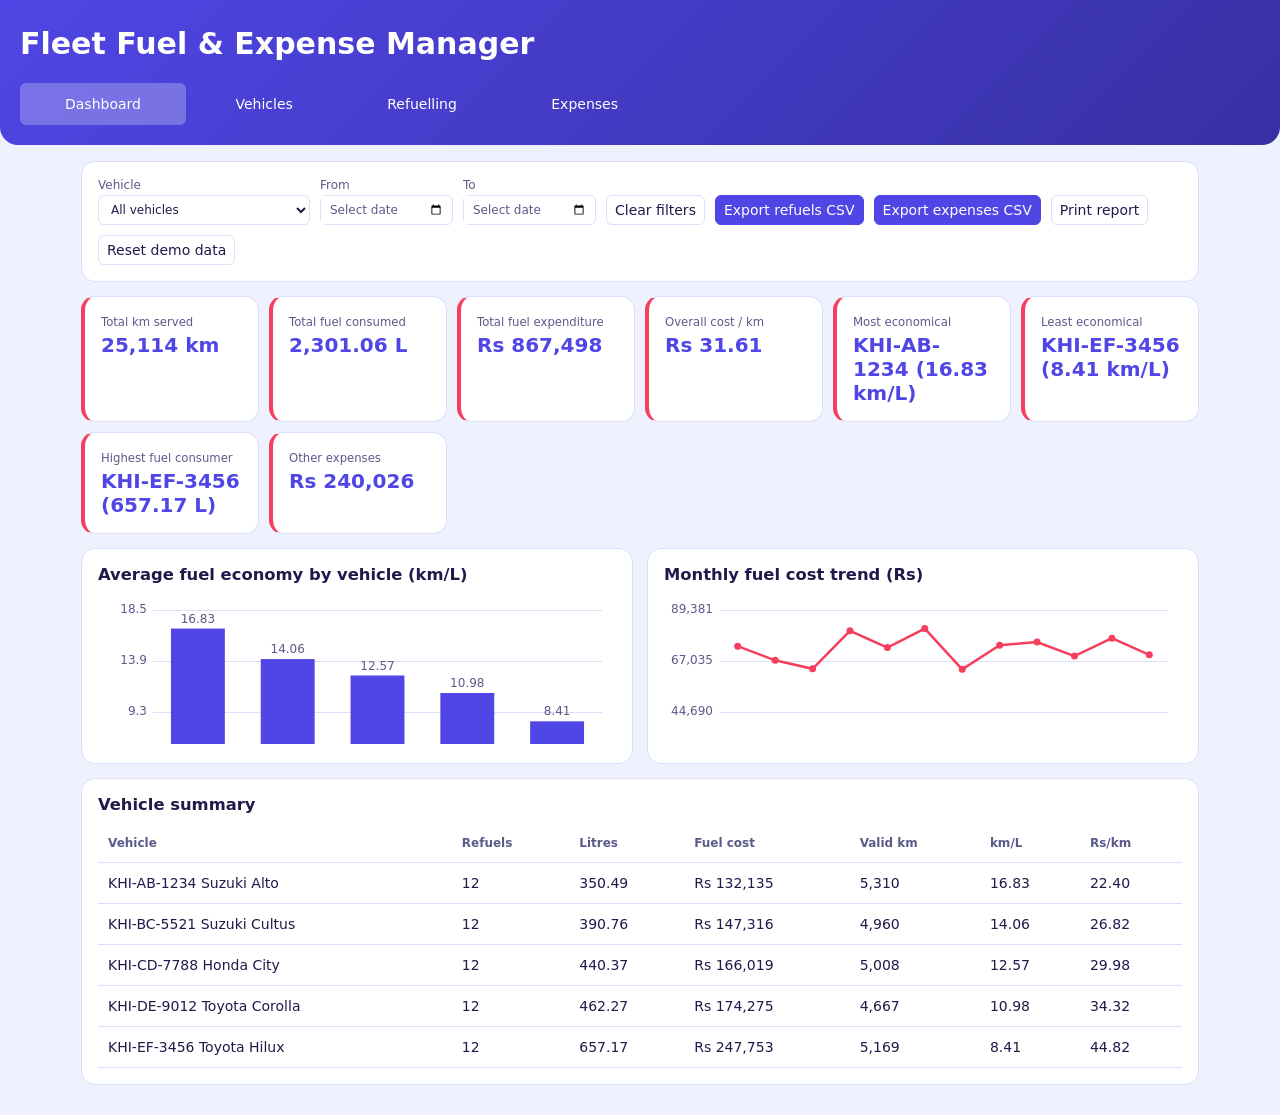
==== index.html @ 6380ef40 "Add files via upload" ====
<!DOCTYPE html>
<html lang="en">
<head>
    <meta charset="UTF-8">
    <meta name="viewport" content="width=device-width, initial-scale=1.0">
    <title>Document</title>
    <link rel="stylesheet" href="fleet_fuel_manager.css">
    <style>
    :root {
  --page-bg: #eef2ff;
  --card-bg: #ffffff;
  --text: #1e1b4b;
  --text-light: #5b5a8a;
  --border: #dcdff7;
  --main: #4f46e5;
  --main-dark: #3730a3;
  --accent: #f43f5e;
  --danger: #e11d48; 
}
* {
  box-sizing: border-box;
}
body {
  margin: 0;
  font-family: system-ui, sans-serif;
  font-size: 14px;
  background: var(--page-bg);
  color: var(--text);
}
/* header */
header {
  background: linear-gradient(135deg, var(--main), var(--main-dark));
  color: white;
  padding: 26px 20px 20px 20px;
  border-radius: 0 0 18px 18px;
}
header h1 {
  margin: 0 0 22px 0;
  font-size: 30px;
  font-weight: 800;
}
nav button {
  background: transparent;
  border: 0;
  color: white;
  padding: 13px 45px;
  font-size: 14px;
  border-radius: 6px;
  cursor: pointer;
}
/* The tab that is currently open */
nav button.active {
  background: rgba(255, 255, 255, 0.25);
}
main {
  max-width: 1150px;
  margin: auto;
  padding: 16px;
}
/*  boxes  */
.card {
  background: var(--card-bg);
  border: 1px solid var(--border);
  border-radius: 14px;
  padding: 16px;
  margin-bottom: 14px;
}
.card h3 {
  margin: 0 0 10px 0;
}
/*  Forms and filter bar */
.row {
  display: flex;
  flex-wrap: wrap;
  gap: 10px;
  align-items: flex-end;
}
.row label {
  display: flex;
  flex-direction: column;
  gap: 3px;
  font-size: 12px;
  color: var(--text-light);
}
input,select,button {
  font: inherit;
  padding: 6px 8px;
  border: 1px solid var(--border);
  border-radius: 6px;
  background: var(--card-bg);
  color: var(--text);
}
button {
  cursor: pointer;
}
/* Coloured (main) buttons */
button.main-btn {
  background: var(--main);
  border-color: var(--main);
  color: white;
}
/* ----- 8 boxes ----- */
.kpi-grid {
  display: grid;
  grid-template-columns: repeat(auto-fit, minmax(170px, 1fr));
  gap: 10px;
  margin-bottom: 14px;
}
.kpi {
  background: var(--card-bg);
  border: 1px solid var(--border);
  border-left: 4px solid var(--accent);
  border-radius: 14px;
  padding: 16px;
}
.kpi small {
  color: var(--text-light);
}
.kpi b {
  display: block;
  margin-top: 4px;
  font-size: 20px;
  color: var(--main);
}
/* -----  charts  ----- */
.chart-grid {
  display: grid;
  grid-template-columns: 1fr 1fr;
  gap: 14px;
}
@media (max-width: 800px) {
  .chart-grid {
    grid-template-columns: 1fr;
  }
}
/* ----- Tables ----- */
.table-wrap {
  overflow-x: auto;
}
table {
  width: 100%;
  border-collapse: collapse;
}
th,td {
  padding: 12px 10px;
  border-bottom: 1px solid var(--border);
  text-align: left;
  white-space: nowrap;
}
th {
  font-size: 12px;
  color: var(--text-light);
}
/* ----- Show only one screen at a time ----- */
.screen {
  display: none;
}
.screen.active {
  display: block;
}
.light-text {
  color: var(--text-light);
}
.bad {
  color: var(--danger);
}
/* Dummy placeholder  */
.date-wrap {
  position: relative;
  display: block;
}
.date-wrap.empty::after {
  content: attr(data-placeholder);
  position: absolute;
  top: 1px;
  bottom: 1px;
  left: 1px;
  right: 34px;
  display: flex;
  align-items: center;
  padding-left: 9px;
  background: var(--card-bg);
  color: var(--text-light);
  pointer-events: none;
}
    </style>
</head>
<body>
 <header>
    <h1>Fleet Fuel &amp; Expense Manager</h1>
           <!-- Menu -->
      <nav>
      <button data-tab="dashboard" class="active">Dashboard</button>
      <button data-tab="vehicles">Vehicles</button>
      <button data-tab="refuelling">Refuelling</button>
      <button data-tab="expenses">Expenses</button></nav></header>
      <main>
    <!-- Filter bar  -->
    <div class="card row">
      <label> Vehicle<select id="filterVehicle"></select> </label>
      <label> From<span class="date-wrap" data-placeholder="Select date">
          <input type="date" id="filterFrom"></span> </label>
      <label> To<span class="date-wrap" data-placeholder="Select date">
          <input type="date" id="filterTo"> </span></label>
      <button id="clearFilters">Clear filters</button>
      <button id="exportRefuels" class="main-btn">Export refuels CSV</button>
      <button id="exportExpenses" class="main-btn">Export expenses CSV</button>
      <button id="printBtn">Print report</button>
      <button id="resetDemo">Reset demo data</button></div>

                       <!--  DASHBOARD  -->
     <section class="screen active" id="dashboard">
      <!-- The 8 boxes are filled by using JavaScript -->
      <div class="kpi-grid" id="kpiBox"></div>
      <div class="chart-grid">
        <div class="card">
          <h3>Average fuel economy by vehicle (km/L)</h3>
          <canvas id="chartEconomy"></canvas> </div>
        <div class="card"><h3>Monthly fuel cost trend (Rs)</h3>
          <canvas id="chartTrend"></canvas> </div></div>
      <div class="card"> <h3>Vehicle summary</h3>
        <div class="table-wrap" id="summaryTable"></div></div></section>

                       <!-- FORM FOR MAINTENANCE-->
    <section class="screen" id="vehicles">
      <div class="card">
        <h3 id="vehicleTitle">Add vehicle</h3>
        <form id="vehicleForm" class="row">
          <input type="hidden" id="vehicleId">
          <label> Registration / ID<input id="vehicleReg" required></label>
          <label> Make / model<input id="vehicleModel" required></label>
          <label> Type<select id="vehicleType">
              <option>Hatchback</option>
              <option>Sedan</option>
              <option>SUV</option>
              <option>Pickup</option>
              <option>Van</option>
              <option>Truck</option>
              <option>Motorcycle</option></select></label>
          <label> Fuel<select id="vehicleFuel">
              <option>Petrol</option>
              <option>Diesel</option>
              <option>CNG</option>
              <option>Hybrid</option> </select></label>
          <label> Notes (optional) <input id="vehicleNotes"> </label>
          <button class="main-btn">Save vehicle</button>
          <button type="button" id="vehicleCancel">Cancel</button></form></div>
      <div class="card table-wrap" id="vehicleList"></div> </section>

                             <!-- REFUELLING PAGE -->
    <section class="screen" id="refuelling">
      <div class="card">
        <h3>Record refuelling</h3>
        <form id="refuelForm" class="row">
          <label> Vehicle <select id="refuelVehicle" required></select></label>
          <label> Date &amp; time <span class="date-wrap" data-placeholder="Select date and time">
            <input type="datetime-local" id="refuelDate" required></span></label>
          <label> Odometer (km)<input type="number" id="refuelOdo" min="0" step="1" required></label>
          <label> Litres<input type="number" id="refuelLitres" min="0" step="0.01" required></label>
          <label> Price / litre (Rs)<input type="number" id="refuelPrice" value="377" min="0" step="0.01" required></label>
          <label> Receipt total (Rs) <input type="number" id="refuelTotal" min="0" step="1"></label>
          <label> Full tank?<select id="refuelFull">
              <option value="yes">Yes</option>
              <option value="no">No (partial)</option> </select></label>
          <button class="main-btn">Add record</button>
          <span id="refuelCalc" class="light-text"></span> </form> </div>
      <div class="card table-wrap" id="refuelList"></div></section>
                 <!-- FORM FOR MAINTENANCE-->
      <section class="screen" id="expenses">
      <div class="card">
        <h3>Add Maintenance / Expense</h3>
        <form id="expenseForm" class="row">
          <label> Vehicle <select id="expenseVehicle" required></select></label>
          <label> Date <span class="date-wrap" data-placeholder="Select date">
              <input type="date" id="expenseDate" required>
            </span></label>
          <label> Category <select id="expenseCategory">
              <option>Maintenance</option>
              <option>Tyres</option>
              <option>Insurance</option>
              <option>Tolls / parking</option>
              <option>Repairs</option>
              <option>Other</option>
            </select></label>
          <label> Amount (Rs) <input type="number" id="expenseAmount" min="1" required></label>
          <label> Notes
            <input id="expenseNotes"> </label>
          <button class="main-btn">Add expense</button>
        </form></div>
      <div class="card table-wrap" id="expenseList"></div>
    </section>
  </main>
    <script>
        /* All data is in "data" (data.vehicles, data.refuels, data.expenses). update() saves it, renderAll() redraws. "x => x.id === id" = function (x) { return x.id === id; } */
    /* ---------- 1. SETTINGS AND HELPERS ---------- */
    const STORAGE_KEY = 'fleetFuelSimple1';
    const PRICE = 377;                 // default fuel price, Rs per litre
    let randomSeed = 7;                // makes the same demo numbers every time
    let data = loadData();
    function byId(id) { return document.getElementById(id); }
    function num(n, d = 0) { return Number(n).toLocaleString('en-PK', { minimumFractionDigits: d, maximumFractionDigits: d }); }
    function safe(text) { return String(text).replace(/&/g, '&amp;').replace(/</g, '&lt;').replace(/"/g, '&quot;'); }
    function getVehicle(id) { return data.vehicles.find(v => v.id === id) || { reg: '?', model: '' }; }
    function sumOf(list, field) { return list.reduce((total, item) => total + item[field], 0); }   // adds one field of a list
    function table(headings, rows) {   // builds an HTML table from a list of rows
      return '<table><tr><th>' + headings.join('</th><th>') + '</th></tr>' + rows.map(r => '<tr><td>' + r.join('</td><td>') + '</td></tr>').join('') + '</table>';
    }
    function update() {                // save in the browser, then draw everything again
      try { localStorage.setItem(STORAGE_KEY, JSON.stringify(data)); } catch (error) { }
      renderAll();
    }
    /* ---------- 2. LOAD AND DEMO DATA ---------- */
    function loadData() { try { return JSON.parse(localStorage.getItem(STORAGE_KEY)) || demoData(); } catch (error) { return demoData(); } }
    function random() {                // gives the same "random" numbers in the same order
      randomSeed = (randomSeed * 16807) % 2147483647; return randomSeed / 2147483647;
    }
    function demoData() {              // 5 vehicles, 12 refuelling records each, 2 expenses each
      const demo = { vehicles: [], refuels: [], expenses: [] };
      const cars = [                   // registration, model, type, fuel, km per litre, start odometer
        ['KHI-AB-1234', 'Suzuki Alto', 'Hatchback', 'Petrol', 17, 18000],
        ['KHI-BC-5521', 'Suzuki Cultus', 'Hatchback', 'Petrol', 14, 32000],
        ['KHI-CD-7788', 'Honda City', 'Sedan', 'Petrol', 12.5, 41000],
        ['KHI-DE-9012', 'Toyota Corolla', 'Sedan', 'Petrol', 11, 56000],
        ['KHI-EF-3456', 'Toyota Hilux', 'Pickup', 'Diesel', 8.5, 74000]
      ];
      cars.forEach((car, i) => {
        const id = 'v' + (i + 1);
        let odometer = car[5];
        const date = new Date(2025, 10, 3 + i * 2, 12);              // first fill: November 2025
        demo.vehicles.push({ id: id, reg: car[0], model: car[1], type: car[2], fuel: car[3], notes: '', active: true });
        for (let k = 0; k < 12; k++) {
          const km = (k === 0) ? 0 : Math.round(330 + random() * 260);
          const litres = Number(((k === 0) ? 35 + random() * 10 : km / car[4] * (0.93 + random() * 0.14)).toFixed(2));
          odometer += km;
          demo.refuels.push({ id: id + 'r' + k, vehicleId: id, dateTime: date.toISOString().slice(0, 10) + 'T09:30', odometer: odometer,
                              litres: litres, price: PRICE, total: Math.round(litres * PRICE), fullTank: true });
          date.setDate(date.getDate() + 27 + Math.floor(random() * 8));   // next fill after 27-34 days
        }
        demo.expenses.push({ id: id + 'e1', vehicleId: id, date: '2026-03-15', category: 'Maintenance', amount: Math.round(6000 + random() * 9000), notes: 'Oil change & service' });
        demo.expenses.push({ id: id + 'e2', vehicleId: id, date: '2026-07-10', category: 'Tyres', amount: Math.round(18000 + random() * 30000), notes: 'Tyre replacement' });
      });
      return demo;
    }
    /* ---------- 3. CALCULATIONS (raw records -> useful information) ----------
       Fuel economy = "full tank to full tank" method: km since the last FULL tank / litres bought since then.
       The first record of a vehicle has no earlier odometer, so its distance and km/L stay empty (N/A). */
    function calculateRefuels() {
      const result = [];
      data.vehicles.forEach(vehicle => {
        const records = data.refuels.filter(r => r.vehicleId === vehicle.id);
        records.sort((a, b) => a.dateTime.localeCompare(b.dateTime) || a.odometer - b.odometer);   // oldest first
        let previous = null, lastFull = null;      // the record before this one, odometer at the last full tank
        let litresSince = 0, costSince = 0;        // litres bought and money spent since the last full tank
        records.forEach(record => {
          const row = Object.assign({}, record, { distance: null, tripKm: null, tripLitres: null, economy: null, costPerKm: null });
          if (previous) row.distance = record.odometer - previous.odometer;
          if (lastFull !== null) litresSince += record.litres;
          if (lastFull !== null) costSince += record.total;
          if (record.fullTank) {
            if (lastFull !== null && record.odometer > lastFull) {
              row.tripKm = record.odometer - lastFull;
              row.tripLitres = litresSince;
              row.economy = row.tripKm / litresSince;
              row.costPerKm = costSince / row.tripKm;
            }
            lastFull = record.odometer;            // start counting again from this full tank
            litresSince = 0;
            costSince = 0;
          }
          previous = record;
          result.push(row);
        });
      });
      return result;
    }
    function passesFilter(item) {      // true if a record should be shown with the current filters
      const day = (item.dateTime || item.date).slice(0, 10);
      if (byId('filterVehicle').value && item.vehicleId !== byId('filterVehicle').value) return false;
      if (byId('filterFrom').value && day < byId('filterFrom').value) return false;
      if (byId('filterTo').value && day > byId('filterTo').value) return false;
      return true;
    }
    /* ---------- 4. DRAWING THE SCREENS ---------- */
    function renderAll() {
      const active = data.vehicles.filter(v => v.active);
      [['filterVehicle', data.vehicles, '<option value="">All vehicles</option>'], ['refuelVehicle', active, ''], ['expenseVehicle', active, '']].forEach(item => {
        const select = byId(item[0]);
        const oldValue = select.value;
        select.innerHTML = item[2] + item[1].map(v => '<option value="' + v.id + '">' + safe(v.reg) + ' - ' + safe(v.model) + '</option>').join('');
        select.value = oldValue;
      });
      showDashboard();
      showLists();
      document.querySelectorAll('.date-wrap').forEach(wrap => wrap.classList.toggle('empty', wrap.querySelector('input').value === ''));   // "Select date" text
    }
    function showDashboard() {
      const rows = calculateRefuels().filter(passesFilter);
      const totals = {};               // numbers of each vehicle, added up
      rows.forEach(row => {
        if (!totals[row.vehicleId]) totals[row.vehicleId] = { id: row.vehicleId, count: 0, litres: 0, cost: 0, km: 0, tripLitres: 0, tripCost: 0 };
        const sum = totals[row.vehicleId];
        sum.count += 1;
        sum.litres += row.litres;
        sum.cost += row.total;
        if (row.tripKm) {
          sum.km += row.tripKm;
          sum.tripLitres += row.tripLitres;
          sum.tripCost += row.costPerKm * row.tripKm;
        }
      });
      const list = Object.values(totals);
      const ranked = list.filter(sum => sum.tripLitres > 0).sort((a, b) => b.km / b.tripLitres - a.km / a.tripLitres);   // best first
      const best = ranked[0], worst = ranked[ranked.length - 1];
      const top = list.slice().sort((a, b) => b.litres - a.litres)[0];
      const km = sumOf(list, 'km');
      const name = (sum, text) => sum ? getVehicle(sum.id).reg + ' (' + text + ')' : '-';
      const boxes = [                  // the 8 summary boxes: [title, value]
        ['Total km served', num(km) + ' km'],
        ['Total fuel consumed', num(sumOf(list, 'litres'), 2) + ' L'],
        ['Total fuel expenditure', 'Rs ' + num(sumOf(list, 'cost'))],
        ['Overall cost / km', km ? 'Rs ' + num(sumOf(list, 'tripCost') / km, 2) : '-'],
        ['Most economical', best ? name(best, num(best.km / best.tripLitres, 2) + ' km/L') : '-'],
        ['Least economical', worst ? name(worst, num(worst.km / worst.tripLitres, 2) + ' km/L') : '-'],
        ['Highest fuel consumer', top ? name(top, num(top.litres, 2) + ' L') : '-'],
        ['Other expenses', 'Rs ' + num(sumOf(data.expenses.filter(passesFilter), 'amount'))]
      ];
      byId('kpiBox').innerHTML = boxes.map(b => '<div class="kpi"><small>' + b[0] + '</small><b>' + safe(b[1]) + '</b></div>').join('');
      byId('summaryTable').innerHTML = table(['Vehicle', 'Refuels', 'Litres', 'Fuel cost', 'Valid km', 'km/L', 'Rs/km'],
        list.map(sum => [safe(getVehicle(sum.id).reg + ' ' + getVehicle(sum.id).model), sum.count, num(sum.litres, 2), 'Rs ' + num(sum.cost), num(sum.km),
                         sum.tripLitres ? num(sum.km / sum.tripLitres, 2) : 'N/A', sum.km ? num(sum.tripCost / sum.km, 2) : 'N/A']));
      drawChart('chartEconomy', 'bar', ranked.map(sum => getVehicle(sum.id).reg.replace('KHI-', '')), ranked.map(sum => Number((sum.km / sum.tripLitres).toFixed(2))), '#4f46e5');
      const months = {};               // for example { "2026-03": 70000 }
      rows.forEach(row => months[row.dateTime.slice(0, 7)] = (months[row.dateTime.slice(0, 7)] || 0) + row.total);
      const names = Object.keys(months).sort();
      drawChart('chartTrend', 'line', names, names.map(n => months[n]), '#f43f5e');
    }
    function drawChart(canvasId, type, labels, values, color) {   // draws a bar or line chart by hand on a <canvas>; "pen" is the drawing tool
      const canvas = byId(canvasId);
      canvas.width = Math.max(260, canvas.parentElement.clientWidth - 32);
      const pen = canvas.getContext('2d');
      pen.font = '12px system-ui, sans-serif';
      if (values.length === 0) return pen.fillText('No data', 10, 20);
      const left = 55, top = 16, width = canvas.width - left - 14, height = 204;      // the drawing area
      const maxValue = Math.max(...values) * 1.1, slot = width / values.length;       // slot = space for one bar / point
      const points = values.map((value, i) => ({ x: left + slot * i + slot / 2, y: top + height - height * value / maxValue }));
      pen.textAlign = 'right';
      pen.textBaseline = 'middle';
      for (let i = 0; i <= 4; i++) {                                                  // grey lines with numbers on the left
        pen.fillStyle = '#dcdff7';
        pen.fillRect(left, top + height - height * i / 4, width, 1);
        pen.fillStyle = '#5b5a8a';
        pen.fillText(num(maxValue * i / 4, maxValue < 50 ? 1 : 0), left - 6, top + height - height * i / 4);
      }
      pen.fillStyle = color;
      pen.strokeStyle = color;
      pen.lineWidth = 2.5;
      pen.beginPath();
      points.forEach((p, i) => {                                                      // the bars, or the line
        if (type === 'bar') pen.fillRect(p.x - Math.min(slot * 0.3, 30), p.y, Math.min(slot * 0.6, 60), top + height - p.y);
        else if (i === 0) pen.moveTo(p.x, p.y);
        else pen.lineTo(p.x, p.y);
      });
      pen.stroke();
      pen.textAlign = 'center';
      points.forEach((p, i) => {                                                      // value above bars, dots on the line, names below
        pen.fillStyle = color;
        if (type === 'line') { pen.beginPath(); pen.arc(p.x, p.y, 3.5, 0, 7); pen.fill(); }
        pen.fillStyle = '#5b5a8a';
        pen.textBaseline = 'bottom';
        if (type === 'bar') pen.fillText(values[i], p.x, p.y - 3);
        pen.textBaseline = 'top';
        if (i % Math.ceil(values.length / 8) === 0) pen.fillText(labels[i], p.x, top + height + 8);
      });
    }
    function showLists() {             // the three tables: vehicles, refuelling records, expenses
      byId('vehicleList').innerHTML = table(['Reg / ID', 'Make / model', 'Type', 'Fuel', 'Notes', 'Status', ''],
        data.vehicles.map(v => [safe(v.reg), safe(v.model), v.type, v.fuel, safe(v.notes), v.active ? 'Active' : '<span class="bad">Deactivated</span>',
          '<button onclick="editVehicle(\'' + v.id + '\')">Edit</button> <button onclick="toggleVehicle(\'' + v.id + '\')">' + (v.active ? 'Deactivate' : 'Reactivate') + '</button>']));
      const rows = calculateRefuels().filter(passesFilter).sort((a, b) => b.dateTime.localeCompare(a.dateTime));   // newest first
      byId('refuelList').innerHTML = table(['Date', 'Vehicle', 'Odometer', 'Distance', 'Litres', 'Price', 'Calc. total', 'Receipt', 'km/L', 'Rs/km', ''],
        rows.map(row => {
          const calculated = row.litres * row.price;
          const wrong = Math.abs(calculated - row.total) > calculated * 0.01;        // receipt differs from litres x price
          return [row.dateTime.replace('T', ' '), safe(getVehicle(row.vehicleId).reg), num(row.odometer), row.distance === null ? 'N/A' : num(row.distance),
            num(row.litres, 2) + (row.fullTank ? '' : ' (part)'), num(row.price, 2), num(calculated), wrong ? '<span class="bad">' + num(row.total) + '</span>' : num(row.total),
            row.economy !== null ? num(row.economy, 2) : (row.distance === null ? 'N/A (first)' : '-'), row.costPerKm !== null ? num(row.costPerKm, 2) : '-',
            '<button onclick="deleteItem(\'refuels\', \'' + row.id + '\')">Delete</button>'];
        }));
      const expenses = data.expenses.filter(passesFilter).sort((a, b) => b.date.localeCompare(a.date));
      byId('expenseList').innerHTML = table(['Date', 'Vehicle', 'Category', 'Amount', 'Notes', ''],
        expenses.map(e => [e.date, safe(getVehicle(e.vehicleId).reg), e.category, 'Rs ' + num(e.amount), safe(e.notes),
          '<button onclick="deleteItem(\'expenses\', \'' + e.id + '\')">Delete</button>'])) + '<p><b>Total: Rs ' + num(sumOf(expenses, 'amount')) + '</b></p>';
    }
    function deleteItem(listName, id) {   // deletes one record from data.refuels or data.expenses
      if (confirm('Delete this record?')) data[listName] = data[listName].filter(item => item.id !== id);
      update();
    }
    /* ---------- 5. VEHICLES: add, edit, deactivate ---------- */
    byId('vehicleForm').onsubmit = function (event) {
      event.preventDefault();                        // stop the page from reloading
      const id = byId('vehicleId').value;            // empty when adding a new vehicle
      const reg = byId('vehicleReg').value.trim();
      if (data.vehicles.find(v => v.reg.toLowerCase() === reg.toLowerCase() && v.id !== id)) return alert('A vehicle with this registration already exists.');
      const details = { reg: reg, model: byId('vehicleModel').value.trim(), type: byId('vehicleType').value, fuel: byId('vehicleFuel').value, notes: byId('vehicleNotes').value.trim() };
      if (id) Object.assign(getVehicle(id), details);                                                // editing
      else data.vehicles.push(Object.assign({ id: 'v' + Date.now(), active: true }, details));       // adding
      byId('vehicleCancel').click();                 // clears the form
      update();
    };
    byId('vehicleCancel').onclick = function () {
      byId('vehicleForm').reset();
      byId('vehicleId').value = '';
      byId('vehicleTitle').textContent = 'Add vehicle';
    };
    function editVehicle(id) {         // puts a vehicle's details back in the form
      const v = getVehicle(id);
      byId('vehicleId').value = id;
      ['Reg', 'Model', 'Type', 'Fuel', 'Notes'].forEach(field => byId('vehicle' + field).value = v[field.toLowerCase()]);
      byId('vehicleTitle').textContent = 'Edit vehicle';
    }
    function toggleVehicle(id) { getVehicle(id).active = !getVehicle(id).active; update(); }      // Active <-> Deactivated (history is kept)
    /* ---------- 6. REFUELLING: add with checks ---------- */
    let receiptTyped = false;          // the receipt total fills itself (litres x price) until the user types their own
    byId('refuelTotal').oninput = () => receiptTyped = true;
    byId('refuelLitres').oninput = byId('refuelPrice').oninput = function () {
      const calculated = Math.round(byId('refuelLitres').value * byId('refuelPrice').value);
      byId('refuelCalc').textContent = calculated ? 'Calculated: Rs ' + num(calculated) : '';
      if (!receiptTyped) byId('refuelTotal').value = calculated || '';
    };
    byId('refuelForm').onsubmit = function (event) {
      event.preventDefault();
      const vehicleId = byId('refuelVehicle').value, dateTime = byId('refuelDate').value;
      const odometer = Number(byId('refuelOdo').value), litres = Number(byId('refuelLitres').value), price = Number(byId('refuelPrice').value);
      const calculated = Math.round(litres * price);
      const total = byId('refuelTotal').value === '' ? calculated : Number(byId('refuelTotal').value);
      // CHECK 1 and 2: numbers must be positive, date cannot be in the future
      if (litres <= 0 || price <= 0 || odometer <= 0 || total <= 0) return alert('Litres, price, odometer and amount must be positive.');
      if (new Date(dateTime) > new Date()) return alert('Refuelling date cannot be in the future.');
      const mine = data.refuels.filter(r => r.vehicleId === vehicleId).sort((a, b) => a.dateTime.localeCompare(b.dateTime));
      const before = mine.filter(r => r.dateTime <= dateTime).pop(), after = mine.filter(r => r.dateTime > dateTime)[0];
      // CHECK 3 and 4: odometer must fit between the earlier and later readings
      if (before && odometer <= before.odometer && !confirm('Suspicious: odometer ' + odometer + ' is not higher than the previous reading (' + before.odometer + '). Save anyway?')) return;
      if (after && odometer >= after.odometer && !confirm('Suspicious: odometer ' + odometer + ' is not lower than the next reading (' + after.odometer + '). Save anyway?')) return;
      // CHECK 5: receipt amount should match litres x price (1% difference allowed)
      if (Math.abs(total - calculated) > calculated * 0.01 && !confirm('Receipt Rs ' + num(total) + ' differs from calculated Rs ' + num(calculated) + '. Keep the receipt amount?')) return;
      data.refuels.push({ id: 'r' + Date.now(), vehicleId: vehicleId, dateTime: dateTime, odometer: odometer, litres: litres, price: price, total: total, fullTank: byId('refuelFull').value === 'yes' });
      byId('refuelLitres').value = byId('refuelOdo').value = byId('refuelTotal').value = byId('refuelCalc').textContent = '';   // clear for the next entry
      receiptTyped = false;
      update();
    };
    byId('expenseForm').onsubmit = function (event) {
      event.preventDefault();
      data.expenses.push({ id: 'e' + Date.now(), vehicleId: byId('expenseVehicle').value, date: byId('expenseDate').value, category: byId('expenseCategory').value,
                           amount: Number(byId('expenseAmount').value), notes: byId('expenseNotes').value.trim() });
      byId('expenseAmount').value = byId('expenseNotes').value = '';
      update();
    };
    /* ---------- 7. EXPENSES AND EXPORT TO CSV (opens in Excel) ---------- */
    function downloadCsv(headings, rows, filename) {        // rows = list of lists
      const text = [headings].concat(rows).map(row => row.map(cell => '"' + String(cell).replace(/"/g, '""') + '"').join(',')).join('\n');
      const link = document.createElement('a');
      link.href = URL.createObjectURL(new Blob([text], { type: 'text/csv' }));
      link.download = filename;
      link.click();
    }
    byId('exportRefuels').onclick = function () {
      const rows = calculateRefuels().filter(passesFilter).map(r => [r.dateTime, getVehicle(r.vehicleId).reg, r.odometer, r.distance === null ? 'N/A' : r.distance,
        r.litres, r.price, Math.round(r.litres * r.price), r.total, r.fullTank ? 'Yes' : 'No', r.economy === null ? 'N/A' : num(r.economy, 2), r.costPerKm === null ? 'N/A' : num(r.costPerKm, 2)]);
      downloadCsv(['Date', 'Vehicle', 'Odometer', 'Distance km', 'Litres', 'Price/L', 'Calculated total', 'Receipt total', 'Full tank', 'km/L', 'Rs/km'], rows, 'refuels.csv');
    };
    byId('exportExpenses').onclick = () => downloadCsv(['Date', 'Vehicle', 'Category', 'Amount', 'Notes'],
      data.expenses.filter(passesFilter).map(e => [e.date, getVehicle(e.vehicleId).reg, e.category, e.amount, e.notes]), 'expenses.csv');
    /* ---------- 8. MENU, FILTERS AND START ---------- */
    const menuButtons = document.querySelectorAll('nav button');
    menuButtons.forEach(button => button.onclick = function () {      // show the chosen screen, hide the others
      menuButtons.forEach(b => b.classList.remove('active'));
      document.querySelectorAll('.screen').forEach(s => s.classList.remove('active'));
      button.classList.add('active');
      byId(button.dataset.tab).classList.add('active');
      renderAll();                     // so the charts get the right size
    });
    byId('filterVehicle').onchange = byId('filterFrom').onchange = byId('filterTo').onchange = renderAll;
    document.querySelectorAll('.date-wrap input').forEach(input => input.oninput = renderAll);
    byId('clearFilters').onclick = () => { byId('filterVehicle').value = byId('filterFrom').value = byId('filterTo').value = ''; renderAll(); };
    byId('printBtn').onclick = () => window.print();
    byId('resetDemo').onclick = function () {
      if (!confirm('Replace all data with the demo data?')) return;
      randomSeed = 7;
      data = demoData();
      update();
    };
    window.addEventListener('resize', showDashboard);                 // redraw the charts when the window size changes
    renderAll();                                                      // START: draw everything for the first time
    </script>
</body>
</html>
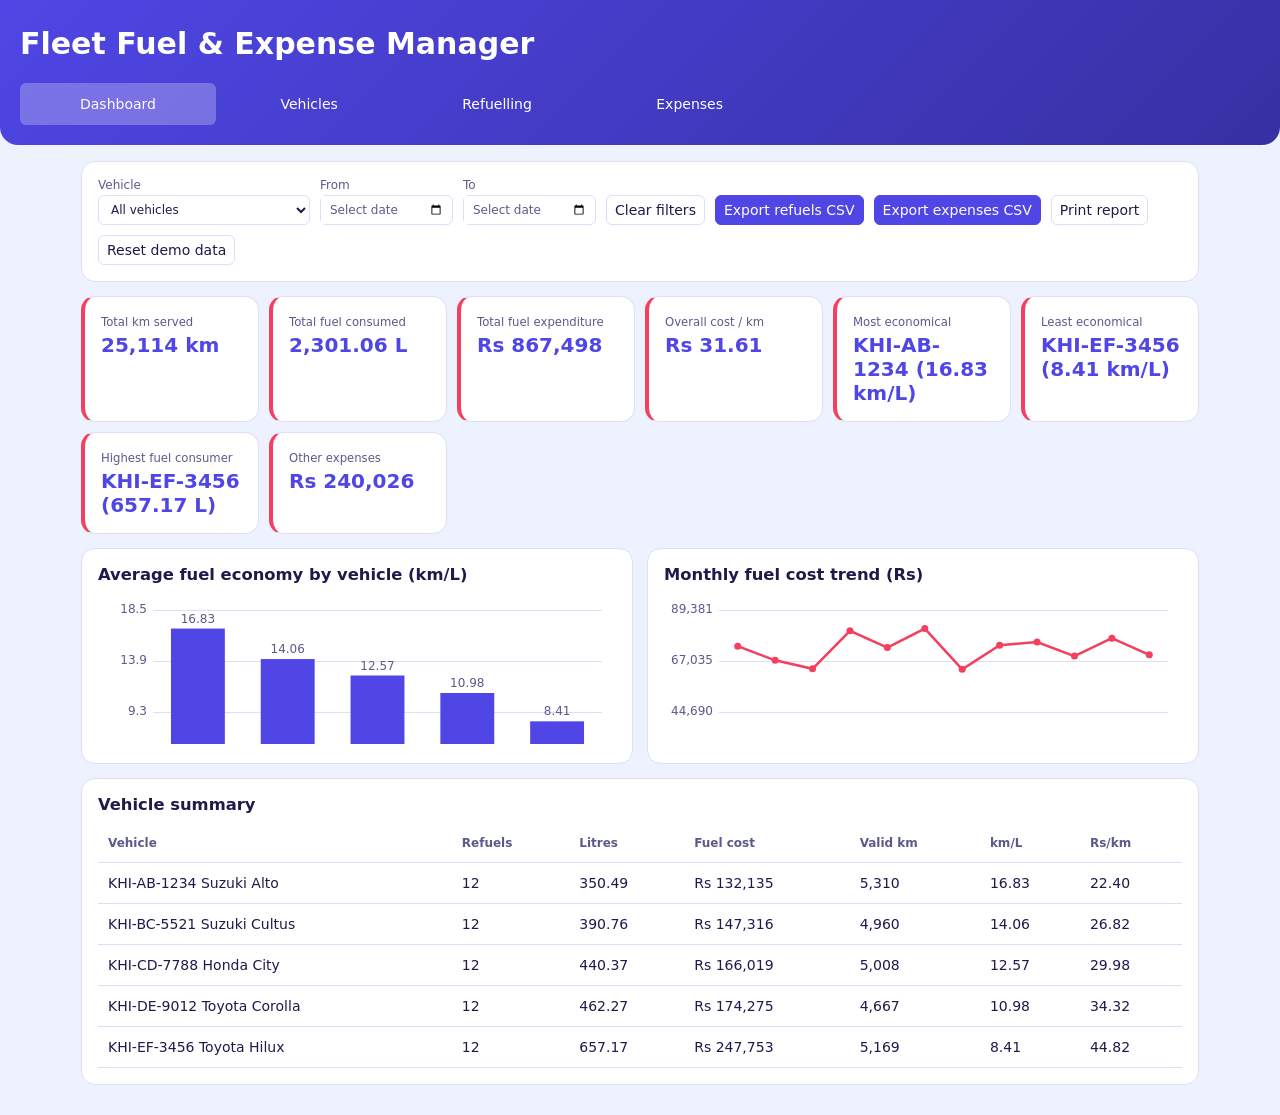
==== commit dd8bbc14: "Update index.html" ====
--- a/index.html
+++ b/index.html
@@ -3,7 +3,9 @@
 <head>
     <meta charset="UTF-8">
     <meta name="viewport" content="width=device-width, initial-scale=1.0">
-    <title>Document</title>
+    <title>FLEET FUEL Manager</title>
+    <link rel="stylesheet" href="ff_manager.css">
+    <link rel="icon" href="data:image/svg+xml,<svg xmlns='http://www.w3.org/2000/svg' viewBox='0 0 100 100'><text y='.9em' font-size='90'>🚗</text></svg>">
     <link rel="stylesheet" href="fleet_fuel_manager.css">
     <style>
     :root {
@@ -43,7 +45,7 @@
   background: transparent;
   border: 0;
   color: white;
-  padding: 13px 45px;
+  padding: 13px 60px;
   font-size: 14px;
   border-radius: 6px;
   cursor: pointer;
@@ -593,4 +595,4 @@
     renderAll();                                                      // START: draw everything for the first time
     </script>
 </body>
-</html>+</html>
--- a/ff_manager.css
+++ b/ff_manager.css
@@ -0,0 +1,180 @@
+
+    :root {
+  --page-bg: #eef2ff;
+  --card-bg: #ffffff;
+  --text: #1e1b4b;
+  --text-light: #5b5a8a;
+  --border: #dcdff7;
+  --main: #4f46e5;
+  --main-dark: #3730a3;
+  --accent: #f43f5e;
+  --danger: #e11d48; 
+}
+* {
+  box-sizing: border-box;
+}
+body {
+  margin: 0;
+  font-family: system-ui, sans-serif;
+  font-size: 14px;
+  background: var(--page-bg);
+  color: var(--text);
+}
+/* header */
+header {
+  background: linear-gradient(135deg, var(--main), var(--main-dark));
+  color: white;
+  padding: 26px 20px 20px 20px;
+  border-radius: 0 0 18px 18px;
+}
+header h1 {
+  margin: 0 0 22px 0;
+  font-size: 30px;
+  font-weight: 800;
+}
+nav button {
+  background: transparent;
+  border: 0;
+  color: white;
+  padding: 13px 60px;
+  font-size: 14px;
+  border-radius: 6px;
+  cursor: pointer;
+}
+/* The tab that is currently open */
+nav button.active {
+  background: rgba(255, 255, 255, 0.25);
+  border-radius: 5px solid black;
+}
+main {
+  max-width: 1150px;
+  margin: auto;
+  padding: 16px;
+}
+/*  boxes  */
+.card {
+  background: var(--card-bg);
+  border: 1px solid var(--border);
+  border-radius: 14px;
+  padding: 16px;
+  margin-bottom: 14px;
+}
+.card h3 {
+  margin: 0 0 10px 0;
+}
+/*  Forms and filter bar */
+.row {
+  display: flex;
+  flex-wrap: wrap;
+  gap: 10px;
+  align-items: flex-end;
+}
+.row label {
+  display: flex;
+  flex-direction: column;
+  gap: 3px;
+  font-size: 12px;
+  color: var(--text-light);
+}
+input,select,button {
+  font: inherit;
+  padding: 6px 8px;
+  border: 1px solid var(--border);
+  border-radius: 6px;
+  background: var(--card-bg);
+  color: var(--text);
+}
+button {
+  cursor: pointer;
+}
+/* Coloured (main) buttons */
+button.main-btn {
+  background: var(--main);
+  border-color: var(--main);
+  color: white;
+}
+/* ----- 8 boxes ----- */
+.kpi-grid {
+  display: grid;
+  grid-template-columns: repeat(auto-fit, minmax(170px, 1fr));
+  gap: 10px;
+  margin-bottom: 14px;
+}
+.kpi {
+  background: var(--card-bg);
+  border: 1px solid var(--border);
+  border-left: 4px solid var(--accent);
+  border-radius: 14px;
+  padding: 16px;
+}
+.kpi small {
+  color: var(--text-light);
+}
+.kpi b {
+  display: block;
+  margin-top: 4px;
+  font-size: 20px;
+  color: var(--main);
+}
+/* -----  charts  ----- */
+.chart-grid {
+  display: grid;
+  grid-template-columns: 1fr 1fr;
+  gap: 14px;
+}
+@media (max-width: 800px) {
+  .chart-grid {
+    grid-template-columns: 1fr;
+  }
+}
+/* ----- Tables ----- */
+.table-wrap {
+  overflow-x: auto;
+}
+table {
+  width: 100%;
+  border-collapse: collapse;
+}
+th,td {
+  padding: 12px 10px;
+  border-bottom: 1px solid var(--border);
+  text-align: left;
+  white-space: nowrap;
+}
+th {
+  font-size: 12px;
+  color: var(--text-light);
+}
+/* ----- Show only one screen at a time ----- */
+.screen {
+  display: none;
+}
+.screen.active {
+  display: block;
+}
+.light-text {
+  color: var(--text-light);
+}
+.bad {
+  color: var(--danger);
+}
+/* Dummy placeholder  */
+.date-wrap {
+  position: relative;
+  display: block;
+}
+.date-wrap.empty::after {
+  content: attr(data-placeholder);
+  position: absolute;
+  top: 1px;
+  bottom: 1px;
+  left: 1px;
+  right: 34px;
+  display: flex;
+  align-items: center;
+  padding-left: 9px;
+  background: var(--card-bg);
+  color: var(--text-light);
+  pointer-events: none;
+}
+    
